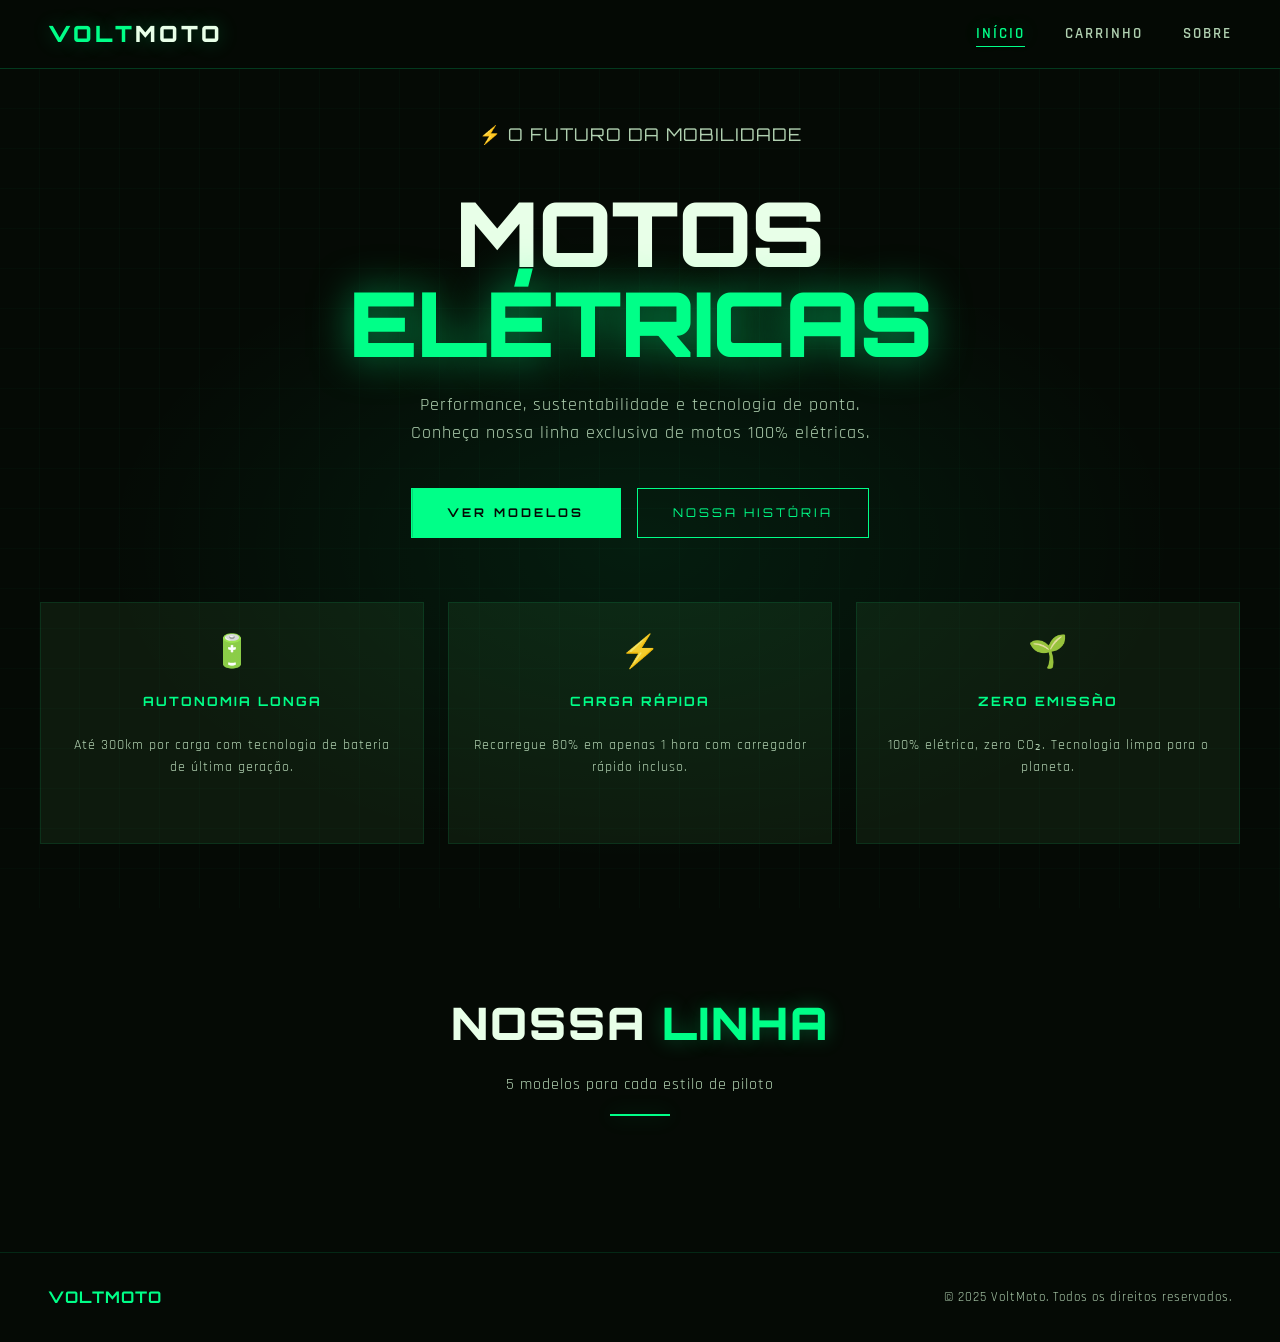
==== index.html @ 386ccb1f "feat: cria index.html com estrutura e hero" ====
<!DOCTYPE html>
<html lang="pt-BR">
<head>
  <meta charset="UTF-8" />
  <meta name="viewport" content="width=device-width, initial-scale=1.0" />
  <title>VoltMoto — Motos Elétricas</title>
  <link rel="stylesheet" href="./src/css/style.css" />
</head>
<body>

  <nav>
    <a href="index.html" class="nav-logo">VOLT<span>MOTO</span></a>
    <ul class="nav-links">
      <li><a href="index.html" class="ativo">Início</a></li>
      <li><a href="pages/loja.html">Carrinho</a></li>
      <li><a href="pages/sobre.html">Sobre</a></li>
    </ul>
  </nav>

  <section class="hero">
    <p class="hero-tag">⚡ O FUTURO DA MOBILIDADE</p>
    <h1>
      MOTOS
      <span class="highlight">ELÉTRICAS</span>
    </h1>
    <p>Performance, sustentabilidade e tecnologia de ponta. Conheça nossa linha exclusiva de motos 100% elétricas.</p>
    <div class="hero-buttons">
      <a href="#produtos" class="btn btn-solid">VER MODELOS</a>
      <a href="pages/sobre.html" class="btn">NOSSA HISTÓRIA</a>
    </div>

    <div class="container">
      <div class="features-row">
        <div class="feature">
          <div class="feature-icon">🔋</div>
          <h3>AUTONOMIA LONGA</h3>
          <p>Até 300km por carga com tecnologia de bateria de última geração.</p>
        </div>
        <div class="feature">
          <div class="feature-icon">⚡</div>
          <h3>CARGA RÁPIDA</h3>
          <p>Recarregue 80% em apenas 1 hora com carregador rápido incluso.</p>
        </div>
        <div class="feature">
          <div class="feature-icon">🌱</div>
          <h3>ZERO EMISSÃO</h3>
          <p>100% elétrica, zero CO₂. Tecnologia limpa para o planeta.</p>
        </div>
      </div>
    </div>
  </section>

  <section id="produtos">
    <div class="container">
      <div class="section-header">
        <h2>NOSSA <span>LINHA</span></h2>
        <p>5 modelos para cada estilo de piloto</p>
        <div class="divider"></div>
      </div>
      <div class="produtos-grid" id="produtos-container"></div>
    </div>
  </section>

  <footer>
    <span class="logo">VOLTMOTO</span>
    <span>© 2025 VoltMoto. Todos os direitos reservados.</span>
  </footer>

  <script src="src/js/script.js"></script>
</body>
</html>
---- src/css/style.css ----
@import url('https://fonts.googleapis.com/css2?family=Orbitron:wght@400;700;900&family=Rajdhani:wght@300;400;600;700&display=swap');

:root {
  --verde: #00ff88;
  --verde-escuro: #00c96a;
  --preto: #050a05;
  --cinza-escuro: #0d1a0d;
  --cinza-medio: #1a2e1a;
  --cinza-claro: #2a4a2a;
  --branco: #e8ffe8;
  --branco-suave: #b0d0b0;
  --laranja: #ff6b00;
  --vermelho: #ff2244;
  --sombra-verde: 0 0 20px rgba(0,255,136,0.3);
  --sombra-forte: 0 0 40px rgba(0,255,136,0.5);
}

* {
  margin: 0;
  padding: 0;
  box-sizing: border-box;
}

html { scroll-behavior: smooth; }

body {
  background-color: var(--preto);
  color: var(--branco);
  font-family: 'Rajdhani', sans-serif;
  font-size: 16px;
  line-height: 1.6;
  overflow-x: hidden;
}

::-webkit-scrollbar { width: 6px; }
::-webkit-scrollbar-track { background: var(--preto); }
::-webkit-scrollbar-thumb { background: var(--verde); border-radius: 3px; }

/* ===== NAVBAR ===== */
nav {
  position: fixed;
  top: 0; left: 0; right: 0;
  z-index: 1000;
  display: flex;
  align-items: center;
  justify-content: space-between;
  padding: 1rem 3rem;
  background: rgba(5, 10, 5, 0.92);
  backdrop-filter: blur(16px);
  border-bottom: 1px solid rgba(0, 255, 136, 0.2);
}

.nav-logo {
  font-family: 'Orbitron', sans-serif;
  font-size: 1.4rem;
  font-weight: 900;
  color: var(--verde);
  text-decoration: none;
  letter-spacing: 3px;
  text-shadow: var(--sombra-verde);
}

.nav-logo span { color: var(--branco); }

.nav-links {
  display: flex;
  gap: 2.5rem;
  list-style: none;
}

.nav-links a {
  color: var(--branco-suave);
  text-decoration: none;
  font-family: 'Rajdhani', sans-serif;
  font-weight: 600;
  font-size: 0.95rem;
  letter-spacing: 2px;
  text-transform: uppercase;
  transition: color 0.3s, text-shadow 0.3s;
  position: relative;
}

.nav-links a::after {
  content: '';
  position: absolute;
  bottom: -4px; left: 0;
  width: 0; height: 1px;
  background: var(--verde);
  transition: width 0.3s;
}

.nav-links a:hover,
.nav-links a.ativo {
  color: var(--verde);
  text-shadow: var(--sombra-verde);
}

.nav-links a:hover::after,
.nav-links a.ativo::after { width: 100%; }

/* ===== BOTÕES ===== */
.btn {
  display: inline-flex;
  align-items: center;
  gap: 0.6rem;
  padding: 0.9rem 2.2rem;
  background: transparent;
  border: 1px solid var(--verde);
  color: var(--verde);
  font-family: 'Orbitron', sans-serif;
  font-size: 0.75rem;
  letter-spacing: 3px;
  text-transform: uppercase;
  text-decoration: none;
  cursor: pointer;
  transition: all 0.3s;
  position: relative;
  overflow: hidden;
}

.btn::before {
  content: '';
  position: absolute;
  inset: 0;
  background: var(--verde);
  transform: translateX(-100%);
  transition: transform 0.3s;
  z-index: 0;
}

.btn:hover::before { transform: translateX(0); }
.btn:hover { color: var(--preto); box-shadow: var(--sombra-forte); }
.btn span, .btn { z-index: 1; }

.btn-solid {
  background: var(--verde);
  color: var(--preto);
  font-weight: 700;
}
.btn-solid::before { background: var(--verde-escuro); }
.btn-solid:hover { color: var(--preto); }

.btn-perigo {
  border-color: var(--vermelho);
  color: var(--vermelho);
}
.btn-perigo::before { background: var(--vermelho); }
.btn-perigo:hover { color: var(--branco); }

.btn-sm { padding: 0.45rem 1rem; font-size: 0.65rem; letter-spacing: 2px; }

/* ===== SEÇÕES / CONTAINER ===== */
section { padding: 5rem 2rem; }

.container { max-width: 1200px; margin: 0 auto; }

.section-header { text-align: center; margin-bottom: 3.5rem; }

.section-header h2 {
  font-family: 'Orbitron', sans-serif;
  font-size: clamp(1.6rem, 4vw, 2.8rem);
  font-weight: 900;
  color: var(--branco);
  letter-spacing: 2px;
}

.section-header h2 span {
  color: var(--verde);
  text-shadow: var(--sombra-verde);
}

.section-header p {
  color: var(--branco-suave);
  margin-top: 0.8rem;
  font-size: 1rem;
  letter-spacing: 1px;
}

.divider {
  width: 60px; height: 2px;
  background: var(--verde);
  margin: 1rem auto 0;
  box-shadow: var(--sombra-verde);
}

/* ===== FOOTER ===== */
footer {
  border-top: 1px solid rgba(0,255,136,0.12);
  padding: 2rem 3rem;
  display: flex;
  align-items: center;
  justify-content: space-between;
  font-size: 0.8rem;
  color: var(--branco-suave);
  letter-spacing: 1px;
}

footer .logo {
  font-family: 'Orbitron', sans-serif;
  font-size: 1rem;
  color: var(--verde);
  font-weight: 700;
}

/* ===== ANIMAÇÕES ===== */
@keyframes fadeUp {
  from { opacity: 0; transform: translateY(24px); }
  to   { opacity: 1; transform: translateY(0); }
}

@keyframes pulse-glow {
  0%, 100% { box-shadow: var(--sombra-verde); }
  50%       { box-shadow: var(--sombra-forte); }
}

.pulse { animation: pulse-glow 2s infinite; }

/* ===== TOAST ===== */
.toast {
  position: fixed;
  bottom: 2rem; right: 2rem;
  background: var(--cinza-escuro);
  border: 1px solid var(--verde);
  color: var(--verde);
  font-family: 'Orbitron', sans-serif;
  font-size: 0.7rem;
  letter-spacing: 2px;
  padding: 1rem 1.5rem;
  z-index: 9999;
  transform: translateX(200%);
  transition: transform 0.4s cubic-bezier(0.16, 1, 0.3, 1);
  box-shadow: var(--sombra-verde);
}
.toast.show { transform: translateX(0); }

/* ===== PAGE HEADER ===== */
.page-header {
  padding: 8rem 2rem 3rem;
  text-align: center;
  position: relative;
}

.page-header::after {
  content: '';
  position: absolute;
  bottom: 0; left: 50%;
  transform: translateX(-50%);
  width: 100px; height: 1px;
  background: var(--verde);
  box-shadow: var(--sombra-verde);
}

.page-header h1 {
  font-family: 'Orbitron', sans-serif;
  font-size: clamp(1.8rem, 5vw, 3.5rem);
  font-weight: 900;
  color: var(--branco);
  letter-spacing: 2px;
}

.page-header h1 span { color: var(--verde); }

.page-header p {
  color: var(--branco-suave);
  margin-top: 0.8rem;
  font-size: 0.95rem;
  letter-spacing: 2px;
}

/* ===== HERO ===== */
.hero {
  min-height: 100vh;
  display: flex;
  flex-direction: column;
  align-items: center;
  justify-content: center;
  text-align: center;
  padding: 6rem 2rem 4rem;
  position: relative;
  overflow: hidden;
}

.hero::before {
  content: '';
  position: absolute;
  inset: 0;
  background:
    radial-gradient(ellipse 60% 50% at 50% 60%, rgba(0,255,136,0.08) 0%, transparent 70%),
    repeating-linear-gradient(0deg, transparent, transparent 39px, rgba(0,255,136,0.04) 40px),
    repeating-linear-gradient(90deg, transparent, transparent 39px, rgba(0,255,136,0.04) 40px);
  pointer-events: none;
}

.hero-tag {
  font-family: 'Orbitron', sans-serif;
  font-size: 0.7rem;
  letter-spacing: 6px;
  color: var(--verde);
  text-transform: uppercase;
  margin-bottom: 1.5rem;
  opacity: 0;
  animation: fadeUp 0.8s 0.2s forwards;
}

.hero h1 {
  font-family: 'Orbitron', sans-serif;
  font-size: clamp(2.5rem, 7vw, 6rem);
  font-weight: 900;
  line-height: 1;
  letter-spacing: -1px;
  color: var(--branco);
  opacity: 0;
  animation: fadeUp 0.8s 0.4s forwards;
}

.hero h1 .highlight {
  color: var(--verde);
  text-shadow: var(--sombra-forte);
  display: block;
}

.hero p {
  font-size: 1.1rem;
  color: var(--branco-suave);
  max-width: 500px;
  margin: 1.5rem auto 2.5rem;
  letter-spacing: 1px;
  opacity: 0;
  animation: fadeUp 0.8s 0.6s forwards;
}

.hero-buttons {
  display: flex;
  gap: 1rem;
  flex-wrap: wrap;
  justify-content: center;
  opacity: 0;
  animation: fadeUp 0.8s 0.8s forwards;
}

/* ===== FEATURES ===== */
.features-row {
  display: grid;
  grid-template-columns: repeat(3, 1fr);
  gap: 1.5rem;
  margin-top: 4rem;
}

.feature {
  padding: 1.5rem;
  border: 1px solid rgba(0,255,136,0.1);
  background: var(--cinza-escuro);
  transition: border-color 0.3s, transform 0.3s;
}

.feature:hover {
  border-color: rgba(0,255,136,0.4);
  transform: translateY(-4px);
}

.feature-icon { font-size: 2rem; margin-bottom: 0.8rem; }

.feature h3 {
  font-family: 'Orbitron', sans-serif;
  font-size: 0.8rem;
  letter-spacing: 2px;
  color: var(--verde);
  margin-bottom: 0.5rem;
}

.feature p { font-size: 0.85rem; color: var(--branco-suave); }

/* ===== CARDS DE PRODUTO ===== */
.produtos-grid {
  display: grid;
  grid-template-columns: repeat(auto-fit, minmax(220px, 1fr));
  gap: 1.5rem;
}

.card {
  background: var(--cinza-escuro);
  border: 1px solid rgba(0,255,136,0.12);
  position: relative;
  overflow: hidden;
  transition: transform 0.3s, border-color 0.3s, box-shadow 0.3s;
  cursor: pointer;
}

.card:hover {
  transform: translateY(-6px);
  border-color: rgba(0,255,136,0.5);
  box-shadow: var(--sombra-verde), 0 20px 40px rgba(0,0,0,0.5);
}

.card-badge {
  position: absolute;
  top: 12px; right: 12px;
  background: var(--verde);
  color: var(--preto);
  font-family: 'Orbitron', sans-serif;
  font-size: 0.55rem;
  letter-spacing: 2px;
  padding: 3px 10px;
  font-weight: 700;
  z-index: 2;
}

.card-placeholder {
  width: 100%;
  aspect-ratio: 16/10;
  background: var(--cinza-medio);
  display: flex;
  align-items: center;
  justify-content: center;
  font-size: 3.5rem;
  position: relative;
  overflow: hidden;
}

.card-placeholder::before {
  content: '';
  position: absolute;
  inset: 0;
  background: linear-gradient(135deg, transparent 40%, rgba(0,255,136,0.06) 60%);
}

.card-body { padding: 1.2rem; }

.card-body h3 {
  font-family: 'Orbitron', sans-serif;
  font-size: 0.85rem;
  font-weight: 700;
  letter-spacing: 1.5px;
  color: var(--branco);
  margin-bottom: 0.4rem;
}

.card-body p {
  font-size: 0.82rem;
  color: var(--branco-suave);
  line-height: 1.5;
  margin-bottom: 1rem;
}

.card-footer {
  display: flex;
  align-items: center;
  justify-content: space-between;
  padding: 0.8rem 1.2rem;
  border-top: 1px solid rgba(0,255,136,0.1);
  background: rgba(0,255,136,0.03);
}

.preco {
  font-family: 'Orbitron', sans-serif;
  font-size: 1.05rem;
  font-weight: 700;
  color: var(--verde);
  text-shadow: 0 0 10px rgba(0,255,136,0.4);
}

/* ===== CARRINHO ===== */
.carrinho-layout {
  display: grid;
  grid-template-columns: 1fr 360px;
  gap: 2rem;
  align-items: start;
}

.carrinho-lista {
  display: flex;
  flex-direction: column;
  gap: 1rem;
}

.item-carrinho {
  display: grid;
  grid-template-columns: 70px 1fr auto auto;
  align-items: center;
  gap: 1rem;
  padding: 1rem 1.2rem;
  background: var(--cinza-escuro);
  border: 1px solid rgba(0,255,136,0.1);
  transition: border-color 0.3s;
}

.item-carrinho:hover { border-color: rgba(0,255,136,0.3); }

.item-emoji {
  font-size: 2.2rem;
  text-align: center;
  background: var(--cinza-medio);
  padding: 0.5rem;
  border-radius: 4px;
}

.item-info h4 {
  font-family: 'Orbitron', sans-serif;
  font-size: 0.78rem;
  letter-spacing: 1px;
  color: var(--branco);
}

.item-info p {
  font-size: 0.8rem;
  color: var(--branco-suave);
  margin-top: 2px;
}

.item-qtd {
  display: flex;
  align-items: center;
  gap: 0.5rem;
}

.qtd-btn {
  width: 28px; height: 28px;
  background: transparent;
  border: 1px solid rgba(0,255,136,0.3);
  color: var(--verde);
  font-size: 1rem;
  cursor: pointer;
  display: flex;
  align-items: center;
  justify-content: center;
  transition: all 0.2s;
}
.qtd-btn:hover { background: var(--verde); color: var(--preto); }

.qtd-num {
  font-family: 'Orbitron', sans-serif;
  font-size: 0.85rem;
  min-width: 20px;
  text-align: center;
  color: var(--branco);
}

.item-preco {
  font-family: 'Orbitron', sans-serif;
  font-size: 0.9rem;
  color: var(--verde);
  text-align: right;
  min-width: 110px;
}

.item-remover {
  background: transparent;
  border: none;
  color: rgba(255,34,68,0.5);
  cursor: pointer;
  font-size: 1.1rem;
  transition: color 0.2s;
  padding: 0.2rem 0.4rem;
}
.item-remover:hover { color: var(--vermelho); }

/* ===== RESUMO ===== */
.resumo {
  background: var(--cinza-escuro);
  border: 1px solid rgba(0,255,136,0.2);
  padding: 1.8rem;
  position: sticky;
  top: 90px;
}

.resumo h3 {
  font-family: 'Orbitron', sans-serif;
  font-size: 0.85rem;
  letter-spacing: 3px;
  color: var(--verde);
  margin-bottom: 1.5rem;
  padding-bottom: 1rem;
  border-bottom: 1px solid rgba(0,255,136,0.15);
}

.resumo-linha {
  display: flex;
  justify-content: space-between;
  align-items: center;
  margin-bottom: 0.8rem;
  font-size: 0.9rem;
  color: var(--branco-suave);
}

.resumo-linha.total {
  padding-top: 1rem;
  border-top: 1px solid rgba(0,255,136,0.15);
  margin-top: 0.5rem;
}

.resumo-linha.total span:first-child {
  font-family: 'Orbitron', sans-serif;
  font-size: 0.75rem;
  letter-spacing: 2px;
  color: var(--branco);
}

#total-valor {
  font-family: 'Orbitron', sans-serif;
  font-size: 1.5rem;
  font-weight: 700;
  color: var(--verde);
  text-shadow: var(--sombra-verde);
}

.desconto-info {
  display: none;
  padding: 0.6rem 0.8rem;
  background: rgba(0,255,136,0.08);
  border: 1px solid rgba(0,255,136,0.2);
  border-radius: 2px;
  font-size: 0.82rem;
  color: var(--verde);
  margin-bottom: 1rem;
  text-align: center;
}

.resumo-acoes {
  display: flex;
  flex-direction: column;
  gap: 0.8rem;
  margin-top: 1.5rem;
}

.carrinho-vazio {
  text-align: center;
  padding: 4rem 2rem;
  border: 1px dashed rgba(0,255,136,0.2);
  color: var(--branco-suave);
}

.carrinho-vazio .emoji { font-size: 3rem; margin-bottom: 1rem; display: block; }

/* ===== SOBRE ===== */
.sobre-grid {
  display: grid;
  grid-template-columns: 1fr 1fr;
  gap: 4rem;
  align-items: center;
}

.sobre-imagem-container {
  aspect-ratio: 4/3;
  background: var(--cinza-escuro);
  border: 1px solid rgba(0,255,136,0.2);
  display: flex;
  align-items: center;
  justify-content: center;
  font-size: 8rem;
  position: relative;
  overflow: hidden;
}

.sobre-imagem-container::before {
  content: '';
  position: absolute;
  inset: 0;
  background: radial-gradient(ellipse at 30% 70%, rgba(0,255,136,0.1) 0%, transparent 60%);
}

.sobre-visual { position: relative; }

.sobre-badge {
  position: absolute;
  bottom: -16px; right: -16px;
  background: var(--verde);
  color: var(--preto);
  font-family: 'Orbitron', sans-serif;
  font-weight: 900;
  padding: 1rem 1.5rem;
  font-size: 0.7rem;
  letter-spacing: 1px;
  line-height: 1.3;
}

.sobre-conteudo h2 {
  font-family: 'Orbitron', sans-serif;
  font-size: 2rem;
  font-weight: 900;
  color: var(--branco);
  line-height: 1.2;
  margin-bottom: 1.5rem;
}

.sobre-conteudo h2 span { color: var(--verde); }

.sobre-conteudo p {
  color: var(--branco-suave);
  margin-bottom: 1rem;
  font-size: 0.95rem;
  line-height: 1.8;
}

.sobre-stats {
  display: grid;
  grid-template-columns: repeat(3, 1fr);
  gap: 1rem;
  margin-top: 2rem;
}

.stat {
  text-align: center;
  padding: 1rem;
  background: var(--cinza-escuro);
  border: 1px solid rgba(0,255,136,0.1);
}

.stat-num {
  font-family: 'Orbitron', sans-serif;
  font-size: 1.6rem;
  font-weight: 900;
  color: var(--verde);
  text-shadow: var(--sombra-verde);
  display: block;
}

.stat-label {
  font-size: 0.7rem;
  color: var(--branco-suave);
  letter-spacing: 1px;
  text-transform: uppercase;
}

/* ===== TIMELINE ===== */
.timeline {
  position: relative;
  padding-left: 2rem;
  margin-top: 2rem;
}

.timeline::before {
  content: '';
  position: absolute;
  left: 0; top: 0; bottom: 0;
  width: 1px;
  background: linear-gradient(to bottom, var(--verde), transparent);
}

.timeline-item { position: relative; margin-bottom: 2rem; }

.timeline-item::before {
  content: '';
  position: absolute;
  left: -2.4rem; top: 0.3rem;
  width: 8px; height: 8px;
  background: var(--verde);
  box-shadow: var(--sombra-verde);
}

.timeline-ano {
  font-family: 'Orbitron', sans-serif;
  font-size: 0.7rem;
  color: var(--verde);
  letter-spacing: 2px;
  margin-bottom: 0.3rem;
}

.timeline-titulo {
  font-family: 'Rajdhani', sans-serif;
  font-weight: 700;
  font-size: 1rem;
  color: var(--branco);
}

.timeline-texto {
  font-size: 0.85rem;
  color: var(--branco-suave);
  margin-top: 0.2rem;
}

/* ===== RESPONSIVO ===== */
@media (max-width: 768px) {
  .features-row { grid-template-columns: 1fr; }
  .carrinho-layout { grid-template-columns: 1fr; }
  .sobre-grid { grid-template-columns: 1fr; gap: 2rem; }
  nav { padding: 1rem 1.5rem; }
  .nav-links { gap: 1.2rem; }
  footer { flex-direction: column; gap: 1rem; text-align: center; }
}
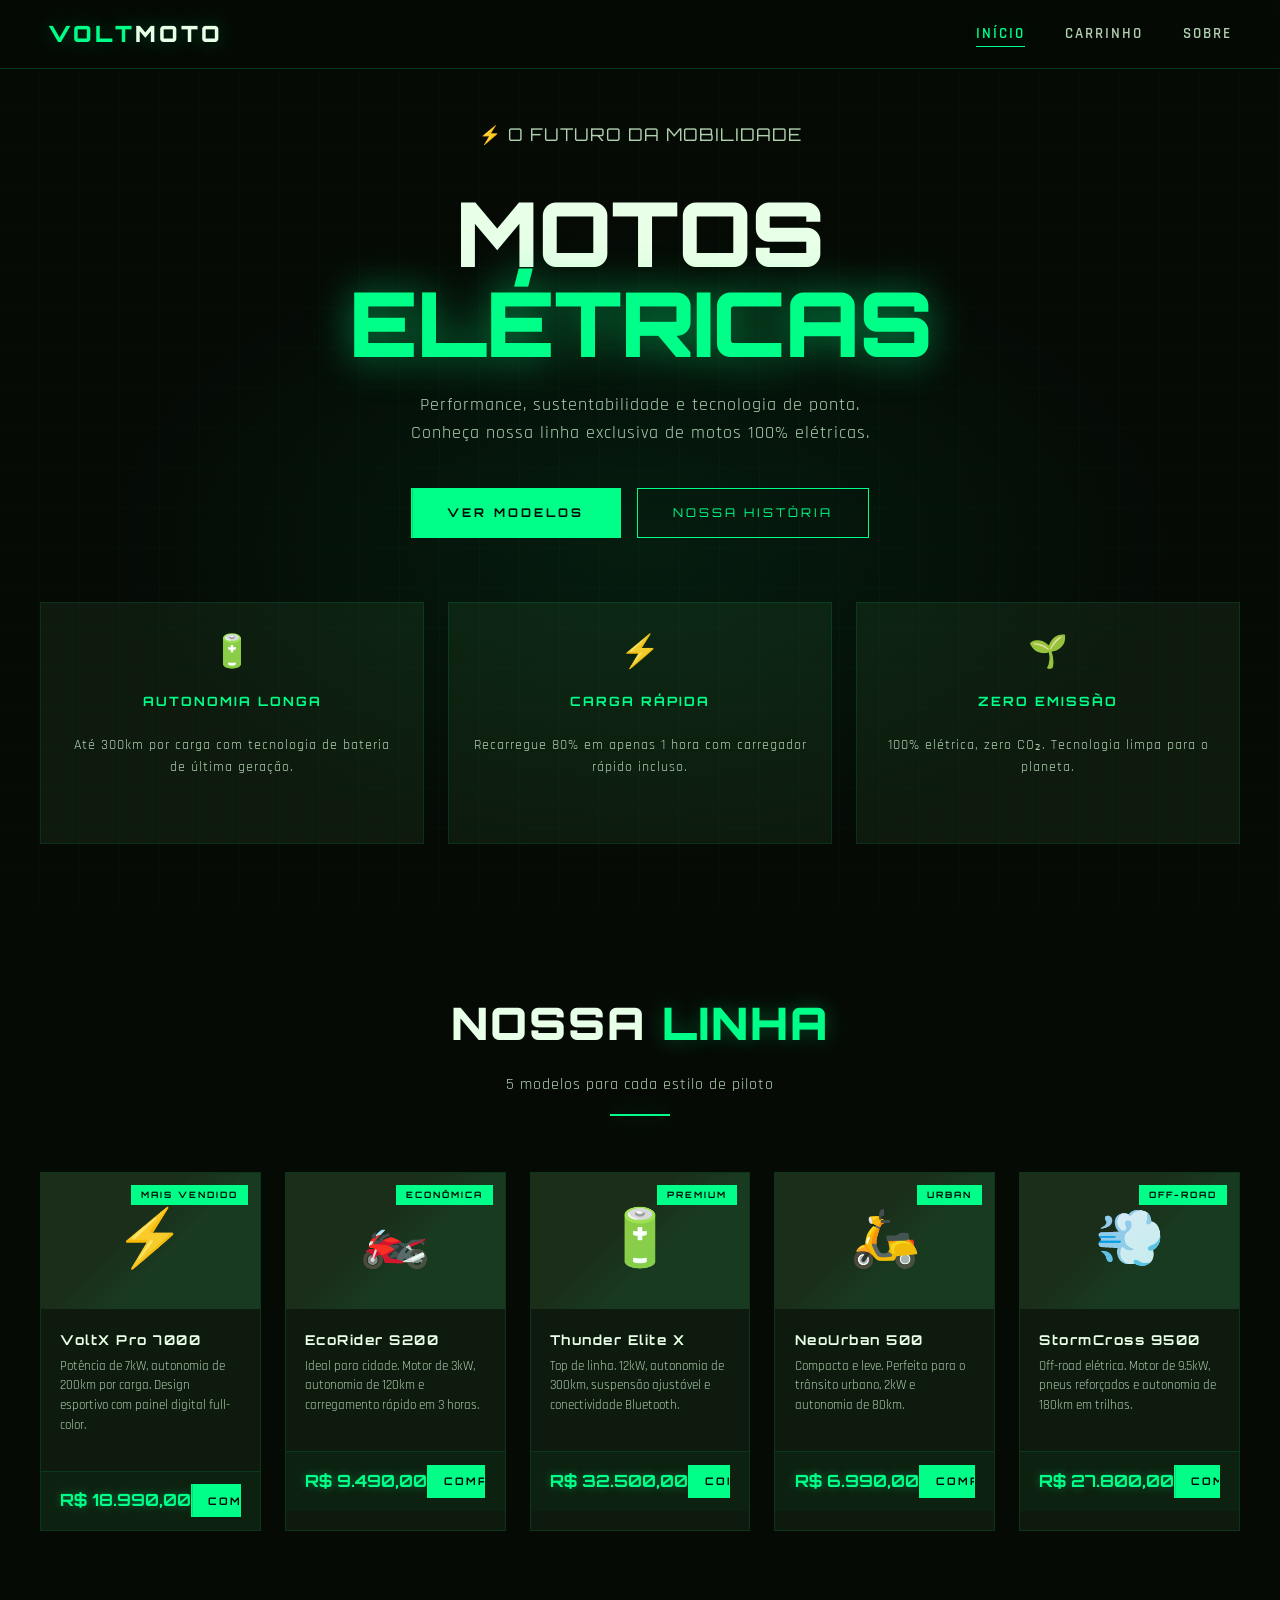
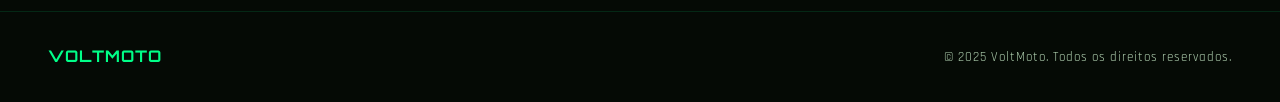
==== commit 9d79740f: "fix:primeira tentativa de correção geral de alinhamento e na parte sobre.html" ====
--- a/index.html
+++ b/index.html
@@ -8,6 +8,7 @@
 </head>
 <body>
 
+  <!-- NAVBAR -->
   <nav>
     <a href="index.html" class="nav-logo">VOLT<span>MOTO</span></a>
     <ul class="nav-links">
@@ -17,6 +18,7 @@
     </ul>
   </nav>
 
+  <!-- HERO -->
   <section class="hero">
     <p class="hero-tag">⚡ O FUTURO DA MOBILIDADE</p>
     <h1>
@@ -29,6 +31,7 @@
       <a href="pages/sobre.html" class="btn">NOSSA HISTÓRIA</a>
     </div>
 
+    <!-- FEATURES -->
     <div class="container">
       <div class="features-row">
         <div class="feature">
@@ -50,6 +53,7 @@
     </div>
   </section>
 
+  <!-- PRODUTOS -->
   <section id="produtos">
     <div class="container">
       <div class="section-header">
@@ -57,15 +61,17 @@
         <p>5 modelos para cada estilo de piloto</p>
         <div class="divider"></div>
       </div>
+      <!-- Cards gerados pelo JavaScript via DOM -->
       <div class="produtos-grid" id="produtos-container"></div>
     </div>
   </section>
 
+  <!-- FOOTER -->
   <footer>
     <span class="logo">VOLTMOTO</span>
     <span>© 2025 VoltMoto. Todos os direitos reservados.</span>
   </footer>
 
-  <script src="src/js/script.js"></script>
+  <script src="./src/js/script.js"></script>
 </body>
 </html>
--- a/src/css/style.css
+++ b/src/css/style.css
@@ -1,3 +1,4 @@
+/* ===== VARIÁVEIS ===== */
 @import url('https://fonts.googleapis.com/css2?family=Orbitron:wght@400;700;900&family=Rajdhani:wght@300;400;600;700&display=swap');
 
 :root {
@@ -21,7 +22,9 @@
   box-sizing: border-box;
 }
 
-html { scroll-behavior: smooth; }
+html {
+  scroll-behavior: smooth;
+}
 
 body {
   background-color: var(--preto);
@@ -32,6 +35,7 @@
   overflow-x: hidden;
 }
 
+/* ===== SCROLLBAR ===== */
 ::-webkit-scrollbar { width: 6px; }
 ::-webkit-scrollbar-track { background: var(--preto); }
 ::-webkit-scrollbar-thumb { background: var(--verde); border-radius: 3px; }
@@ -39,7 +43,9 @@
 /* ===== NAVBAR ===== */
 nav {
   position: fixed;
-  top: 0; left: 0; right: 0;
+  top: 0;
+  left: 0;
+  right: 0;
   z-index: 1000;
   display: flex;
   align-items: center;
@@ -60,7 +66,9 @@
   text-shadow: var(--sombra-verde);
 }
 
-.nav-logo span { color: var(--branco); }
+.nav-logo span {
+  color: var(--branco);
+}
 
 .nav-links {
   display: flex;
@@ -83,8 +91,10 @@
 .nav-links a::after {
   content: '';
   position: absolute;
-  bottom: -4px; left: 0;
-  width: 0; height: 1px;
+  bottom: -4px;
+  left: 0;
+  width: 0;
+  height: 1px;
   background: var(--verde);
   transition: width 0.3s;
 }
@@ -96,9 +106,72 @@
 }
 
 .nav-links a:hover::after,
-.nav-links a.ativo::after { width: 100%; }
-
-/* ===== BOTÕES ===== */
+.nav-links a.ativo::after {
+  width: 100%;
+}
+
+/* ===== HERO ===== */
+.hero {
+  min-height: 100vh;
+  display: flex;
+  flex-direction: column;
+  align-items: center;
+  justify-content: center;
+  text-align: center;
+  padding: 6rem 2rem 4rem;
+  position: relative;
+  overflow: hidden;
+}
+
+.hero::before {
+  content: '';
+  position: absolute;
+  inset: 0;
+  background:
+    radial-gradient(ellipse 60% 50% at 50% 60%, rgba(0,255,136,0.08) 0%, transparent 70%),
+    repeating-linear-gradient(0deg, transparent, transparent 39px, rgba(0,255,136,0.04) 40px),
+    repeating-linear-gradient(90deg, transparent, transparent 39px, rgba(0,255,136,0.04) 40px);
+  pointer-events: none;
+}
+
+.hero-tag {
+  font-family: 'Orbitron', sans-serif;
+  font-size: 0.7rem;
+  letter-spacing: 6px;
+  color: var(--verde);
+  text-transform: uppercase;
+  margin-bottom: 1.5rem;
+  opacity: 0;
+  animation: fadeUp 0.8s 0.2s forwards;
+}
+
+.hero h1 {
+  font-family: 'Orbitron', sans-serif;
+  font-size: clamp(2.5rem, 7vw, 6rem);
+  font-weight: 900;
+  line-height: 1;
+  letter-spacing: -1px;
+  color: var(--branco);
+  opacity: 0;
+  animation: fadeUp 0.8s 0.4s forwards;
+}
+
+.hero h1 .highlight {
+  color: var(--verde);
+  text-shadow: var(--sombra-forte);
+  display: block;
+}
+
+.hero p {
+  font-size: 1.1rem;
+  color: var(--branco-suave);
+  max-width: 500px;
+  margin: 1.5rem auto 2.5rem;
+  letter-spacing: 1px;
+  opacity: 0;
+  animation: fadeUp 0.8s 0.6s forwards;
+}
+
 .btn {
   display: inline-flex;
   align-items: center;
@@ -147,14 +220,20 @@
 .btn-perigo::before { background: var(--vermelho); }
 .btn-perigo:hover { color: var(--branco); }
 
-.btn-sm { padding: 0.45rem 1rem; font-size: 0.65rem; letter-spacing: 2px; }
-
-/* ===== SEÇÕES / CONTAINER ===== */
-section { padding: 5rem 2rem; }
-
-.container { max-width: 1200px; margin: 0 auto; }
-
-.section-header { text-align: center; margin-bottom: 3.5rem; }
+/* ===== SEÇÕES ===== */
+section {
+  padding: 5rem 2rem;
+}
+
+.container {
+  max-width: 1200px;
+  margin: 0 auto;
+}
+
+.section-header {
+  text-align: center;
+  margin-bottom: 3.5rem;
+}
 
 .section-header h2 {
   font-family: 'Orbitron', sans-serif;
@@ -177,198 +256,12 @@
 }
 
 .divider {
-  width: 60px; height: 2px;
+  width: 60px;
+  height: 2px;
   background: var(--verde);
   margin: 1rem auto 0;
   box-shadow: var(--sombra-verde);
 }
-
-/* ===== FOOTER ===== */
-footer {
-  border-top: 1px solid rgba(0,255,136,0.12);
-  padding: 2rem 3rem;
-  display: flex;
-  align-items: center;
-  justify-content: space-between;
-  font-size: 0.8rem;
-  color: var(--branco-suave);
-  letter-spacing: 1px;
-}
-
-footer .logo {
-  font-family: 'Orbitron', sans-serif;
-  font-size: 1rem;
-  color: var(--verde);
-  font-weight: 700;
-}
-
-/* ===== ANIMAÇÕES ===== */
-@keyframes fadeUp {
-  from { opacity: 0; transform: translateY(24px); }
-  to   { opacity: 1; transform: translateY(0); }
-}
-
-@keyframes pulse-glow {
-  0%, 100% { box-shadow: var(--sombra-verde); }
-  50%       { box-shadow: var(--sombra-forte); }
-}
-
-.pulse { animation: pulse-glow 2s infinite; }
-
-/* ===== TOAST ===== */
-.toast {
-  position: fixed;
-  bottom: 2rem; right: 2rem;
-  background: var(--cinza-escuro);
-  border: 1px solid var(--verde);
-  color: var(--verde);
-  font-family: 'Orbitron', sans-serif;
-  font-size: 0.7rem;
-  letter-spacing: 2px;
-  padding: 1rem 1.5rem;
-  z-index: 9999;
-  transform: translateX(200%);
-  transition: transform 0.4s cubic-bezier(0.16, 1, 0.3, 1);
-  box-shadow: var(--sombra-verde);
-}
-.toast.show { transform: translateX(0); }
-
-/* ===== PAGE HEADER ===== */
-.page-header {
-  padding: 8rem 2rem 3rem;
-  text-align: center;
-  position: relative;
-}
-
-.page-header::after {
-  content: '';
-  position: absolute;
-  bottom: 0; left: 50%;
-  transform: translateX(-50%);
-  width: 100px; height: 1px;
-  background: var(--verde);
-  box-shadow: var(--sombra-verde);
-}
-
-.page-header h1 {
-  font-family: 'Orbitron', sans-serif;
-  font-size: clamp(1.8rem, 5vw, 3.5rem);
-  font-weight: 900;
-  color: var(--branco);
-  letter-spacing: 2px;
-}
-
-.page-header h1 span { color: var(--verde); }
-
-.page-header p {
-  color: var(--branco-suave);
-  margin-top: 0.8rem;
-  font-size: 0.95rem;
-  letter-spacing: 2px;
-}
-
-/* ===== HERO ===== */
-.hero {
-  min-height: 100vh;
-  display: flex;
-  flex-direction: column;
-  align-items: center;
-  justify-content: center;
-  text-align: center;
-  padding: 6rem 2rem 4rem;
-  position: relative;
-  overflow: hidden;
-}
-
-.hero::before {
-  content: '';
-  position: absolute;
-  inset: 0;
-  background:
-    radial-gradient(ellipse 60% 50% at 50% 60%, rgba(0,255,136,0.08) 0%, transparent 70%),
-    repeating-linear-gradient(0deg, transparent, transparent 39px, rgba(0,255,136,0.04) 40px),
-    repeating-linear-gradient(90deg, transparent, transparent 39px, rgba(0,255,136,0.04) 40px);
-  pointer-events: none;
-}
-
-.hero-tag {
-  font-family: 'Orbitron', sans-serif;
-  font-size: 0.7rem;
-  letter-spacing: 6px;
-  color: var(--verde);
-  text-transform: uppercase;
-  margin-bottom: 1.5rem;
-  opacity: 0;
-  animation: fadeUp 0.8s 0.2s forwards;
-}
-
-.hero h1 {
-  font-family: 'Orbitron', sans-serif;
-  font-size: clamp(2.5rem, 7vw, 6rem);
-  font-weight: 900;
-  line-height: 1;
-  letter-spacing: -1px;
-  color: var(--branco);
-  opacity: 0;
-  animation: fadeUp 0.8s 0.4s forwards;
-}
-
-.hero h1 .highlight {
-  color: var(--verde);
-  text-shadow: var(--sombra-forte);
-  display: block;
-}
-
-.hero p {
-  font-size: 1.1rem;
-  color: var(--branco-suave);
-  max-width: 500px;
-  margin: 1.5rem auto 2.5rem;
-  letter-spacing: 1px;
-  opacity: 0;
-  animation: fadeUp 0.8s 0.6s forwards;
-}
-
-.hero-buttons {
-  display: flex;
-  gap: 1rem;
-  flex-wrap: wrap;
-  justify-content: center;
-  opacity: 0;
-  animation: fadeUp 0.8s 0.8s forwards;
-}
-
-/* ===== FEATURES ===== */
-.features-row {
-  display: grid;
-  grid-template-columns: repeat(3, 1fr);
-  gap: 1.5rem;
-  margin-top: 4rem;
-}
-
-.feature {
-  padding: 1.5rem;
-  border: 1px solid rgba(0,255,136,0.1);
-  background: var(--cinza-escuro);
-  transition: border-color 0.3s, transform 0.3s;
-}
-
-.feature:hover {
-  border-color: rgba(0,255,136,0.4);
-  transform: translateY(-4px);
-}
-
-.feature-icon { font-size: 2rem; margin-bottom: 0.8rem; }
-
-.feature h3 {
-  font-family: 'Orbitron', sans-serif;
-  font-size: 0.8rem;
-  letter-spacing: 2px;
-  color: var(--verde);
-  margin-bottom: 0.5rem;
-}
-
-.feature p { font-size: 0.85rem; color: var(--branco-suave); }
 
 /* ===== CARDS DE PRODUTO ===== */
 .produtos-grid {
@@ -394,7 +287,8 @@
 
 .card-badge {
   position: absolute;
-  top: 12px; right: 12px;
+  top: 12px;
+  right: 12px;
   background: var(--verde);
   color: var(--preto);
   font-family: 'Orbitron', sans-serif;
@@ -403,6 +297,20 @@
   padding: 3px 10px;
   font-weight: 700;
   z-index: 2;
+}
+
+.card-img {
+  width: 100%;
+  aspect-ratio: 16/10;
+  object-fit: cover;
+  display: block;
+  filter: brightness(0.85) saturate(0.9);
+  transition: filter 0.4s;
+  background: var(--cinza-medio);
+}
+
+.card:hover .card-img {
+  filter: brightness(1) saturate(1.1);
 }
 
 .card-placeholder {
@@ -424,7 +332,9 @@
   background: linear-gradient(135deg, transparent 40%, rgba(0,255,136,0.06) 60%);
 }
 
-.card-body { padding: 1.2rem; }
+.card-body {
+  padding: 1.2rem;
+}
 
 .card-body h3 {
   font-family: 'Orbitron', sans-serif;
@@ -459,7 +369,13 @@
   text-shadow: 0 0 10px rgba(0,255,136,0.4);
 }
 
-/* ===== CARRINHO ===== */
+.btn-sm {
+  padding: 0.45rem 1rem;
+  font-size: 0.65rem;
+  letter-spacing: 2px;
+}
+
+/* ===== CARRINHO (LOJA) ===== */
 .carrinho-layout {
   display: grid;
   grid-template-columns: 1fr 360px;
@@ -467,6 +383,10 @@
   align-items: start;
 }
 
+@media (max-width: 768px) {
+  .carrinho-layout { grid-template-columns: 1fr; }
+}
+
 .carrinho-lista {
   display: flex;
   flex-direction: column;
@@ -484,7 +404,9 @@
   transition: border-color 0.3s;
 }
 
-.item-carrinho:hover { border-color: rgba(0,255,136,0.3); }
+.item-carrinho:hover {
+  border-color: rgba(0,255,136,0.3);
+}
 
 .item-emoji {
   font-size: 2.2rem;
@@ -514,7 +436,8 @@
 }
 
 .qtd-btn {
-  width: 28px; height: 28px;
+  width: 28px;
+  height: 28px;
   background: transparent;
   border: 1px solid rgba(0,255,136,0.3);
   color: var(--verde);
@@ -622,15 +545,6 @@
   margin-top: 1.5rem;
 }
 
-.carrinho-vazio {
-  text-align: center;
-  padding: 4rem 2rem;
-  border: 1px dashed rgba(0,255,136,0.2);
-  color: var(--branco-suave);
-}
-
-.carrinho-vazio .emoji { font-size: 3rem; margin-bottom: 1rem; display: block; }
-
 /* ===== SOBRE ===== */
 .sobre-grid {
   display: grid;
@@ -639,6 +553,14 @@
   align-items: center;
 }
 
+@media (max-width: 768px) {
+  .sobre-grid { grid-template-columns: 1fr; gap: 2rem; }
+}
+
+.sobre-visual {
+  position: relative;
+}
+
 .sobre-imagem-container {
   aspect-ratio: 4/3;
   background: var(--cinza-escuro);
@@ -655,14 +577,14 @@
   content: '';
   position: absolute;
   inset: 0;
-  background: radial-gradient(ellipse at 30% 70%, rgba(0,255,136,0.1) 0%, transparent 60%);
-}
-
-.sobre-visual { position: relative; }
+  background:
+    radial-gradient(ellipse at 30% 70%, rgba(0,255,136,0.1) 0%, transparent 60%);
+}
 
 .sobre-badge {
   position: absolute;
-  bottom: -16px; right: -16px;
+  bottom: -16px;
+  right: -16px;
   background: var(--verde);
   color: var(--preto);
   font-family: 'Orbitron', sans-serif;
@@ -721,7 +643,7 @@
   text-transform: uppercase;
 }
 
-/* ===== TIMELINE ===== */
+/* ===== TIMELINE SOBRE ===== */
 .timeline {
   position: relative;
   padding-left: 2rem;
@@ -731,18 +653,25 @@
 .timeline::before {
   content: '';
   position: absolute;
-  left: 0; top: 0; bottom: 0;
+  left: 0;
+  top: 0;
+  bottom: 0;
   width: 1px;
   background: linear-gradient(to bottom, var(--verde), transparent);
 }
 
-.timeline-item { position: relative; margin-bottom: 2rem; }
+.timeline-item {
+  position: relative;
+  margin-bottom: 2rem;
+}
 
 .timeline-item::before {
   content: '';
   position: absolute;
-  left: -2.4rem; top: 0.3rem;
-  width: 8px; height: 8px;
+  left: -2.4rem;
+  top: 0.3rem;
+  width: 8px;
+  height: 8px;
   background: var(--verde);
   box-shadow: var(--sombra-verde);
 }
@@ -768,12 +697,146 @@
   margin-top: 0.2rem;
 }
 
-/* ===== RESPONSIVO ===== */
+/* ===== FOOTER ===== */
+footer {
+  border-top: 1px solid rgba(0,255,136,0.12);
+  padding: 2rem 3rem;
+  display: flex;
+  align-items: center;
+  justify-content: space-between;
+  font-size: 0.8rem;
+  color: var(--branco-suave);
+  letter-spacing: 1px;
+}
+
+footer .logo {
+  font-family: 'Orbitron', sans-serif;
+  font-size: 1rem;
+  color: var(--verde);
+  font-weight: 700;
+}
+
+/* ===== HERO INDEX ===== */
+.hero-buttons {
+  display: flex;
+  gap: 1rem;
+  flex-wrap: wrap;
+  justify-content: center;
+  opacity: 0;
+  animation: fadeUp 0.8s 0.8s forwards;
+}
+
+/* ===== EMPTY STATE ===== */
+.carrinho-vazio {
+  text-align: center;
+  padding: 4rem 2rem;
+  border: 1px dashed rgba(0,255,136,0.2);
+  color: var(--branco-suave);
+}
+
+.carrinho-vazio .emoji { font-size: 3rem; margin-bottom: 1rem; display: block; }
+
+/* ===== ANIMAÇÕES ===== */
+@keyframes fadeUp {
+  from { opacity: 0; transform: translateY(24px); }
+  to   { opacity: 1; transform: translateY(0); }
+}
+
+@keyframes pulse-glow {
+  0%, 100% { box-shadow: var(--sombra-verde); }
+  50%       { box-shadow: var(--sombra-forte); }
+}
+
+.pulse { animation: pulse-glow 2s infinite; }
+
+/* ===== NOTIFICAÇÃO ===== */
+.toast {
+  position: fixed;
+  bottom: 2rem;
+  right: 2rem;
+  background: var(--cinza-escuro);
+  border: 1px solid var(--verde);
+  color: var(--verde);
+  font-family: 'Orbitron', sans-serif;
+  font-size: 0.7rem;
+  letter-spacing: 2px;
+  padding: 1rem 1.5rem;
+  z-index: 9999;
+  transform: translateX(200%);
+  transition: transform 0.4s cubic-bezier(0.16, 1, 0.3, 1);
+  box-shadow: var(--sombra-verde);
+}
+.toast.show { transform: translateX(0); }
+
+/* ===== PÁGINA HEADER ===== */
+.page-header {
+  padding: 8rem 2rem 3rem;
+  text-align: center;
+  position: relative;
+}
+
+.page-header::after {
+  content: '';
+  position: absolute;
+  bottom: 0;
+  left: 50%;
+  transform: translateX(-50%);
+  width: 100px;
+  height: 1px;
+  background: var(--verde);
+  box-shadow: var(--sombra-verde);
+}
+
+.page-header h1 {
+  font-family: 'Orbitron', sans-serif;
+  font-size: clamp(1.8rem, 5vw, 3.5rem);
+  font-weight: 900;
+  color: var(--branco);
+  letter-spacing: 2px;
+}
+
+.page-header h1 span { color: var(--verde); }
+
+.page-header p {
+  color: var(--branco-suave);
+  margin-top: 0.8rem;
+  font-size: 0.95rem;
+  letter-spacing: 2px;
+}
+
+/* ===== FEATURES NA INDEX ===== */
+.features-row {
+  display: grid;
+  grid-template-columns: repeat(3, 1fr);
+  gap: 1.5rem;
+  margin-top: 4rem;
+}
+
 @media (max-width: 768px) {
   .features-row { grid-template-columns: 1fr; }
-  .carrinho-layout { grid-template-columns: 1fr; }
-  .sobre-grid { grid-template-columns: 1fr; gap: 2rem; }
   nav { padding: 1rem 1.5rem; }
   .nav-links { gap: 1.2rem; }
   footer { flex-direction: column; gap: 1rem; text-align: center; }
-}+}
+
+.feature {
+  padding: 1.5rem;
+  border: 1px solid rgba(0,255,136,0.1);
+  background: var(--cinza-escuro);
+  transition: border-color 0.3s, transform 0.3s;
+}
+
+.feature:hover {
+  border-color: rgba(0,255,136,0.4);
+  transform: translateY(-4px);
+}
+
+.feature-icon { font-size: 2rem; margin-bottom: 0.8rem; }
+.feature h3 {
+  font-family: 'Orbitron', sans-serif;
+  font-size: 0.8rem;
+  letter-spacing: 2px;
+  color: var(--verde);
+  margin-bottom: 0.5rem;
+}
+.feature p { font-size: 0.85rem; color: var(--branco-suave); }
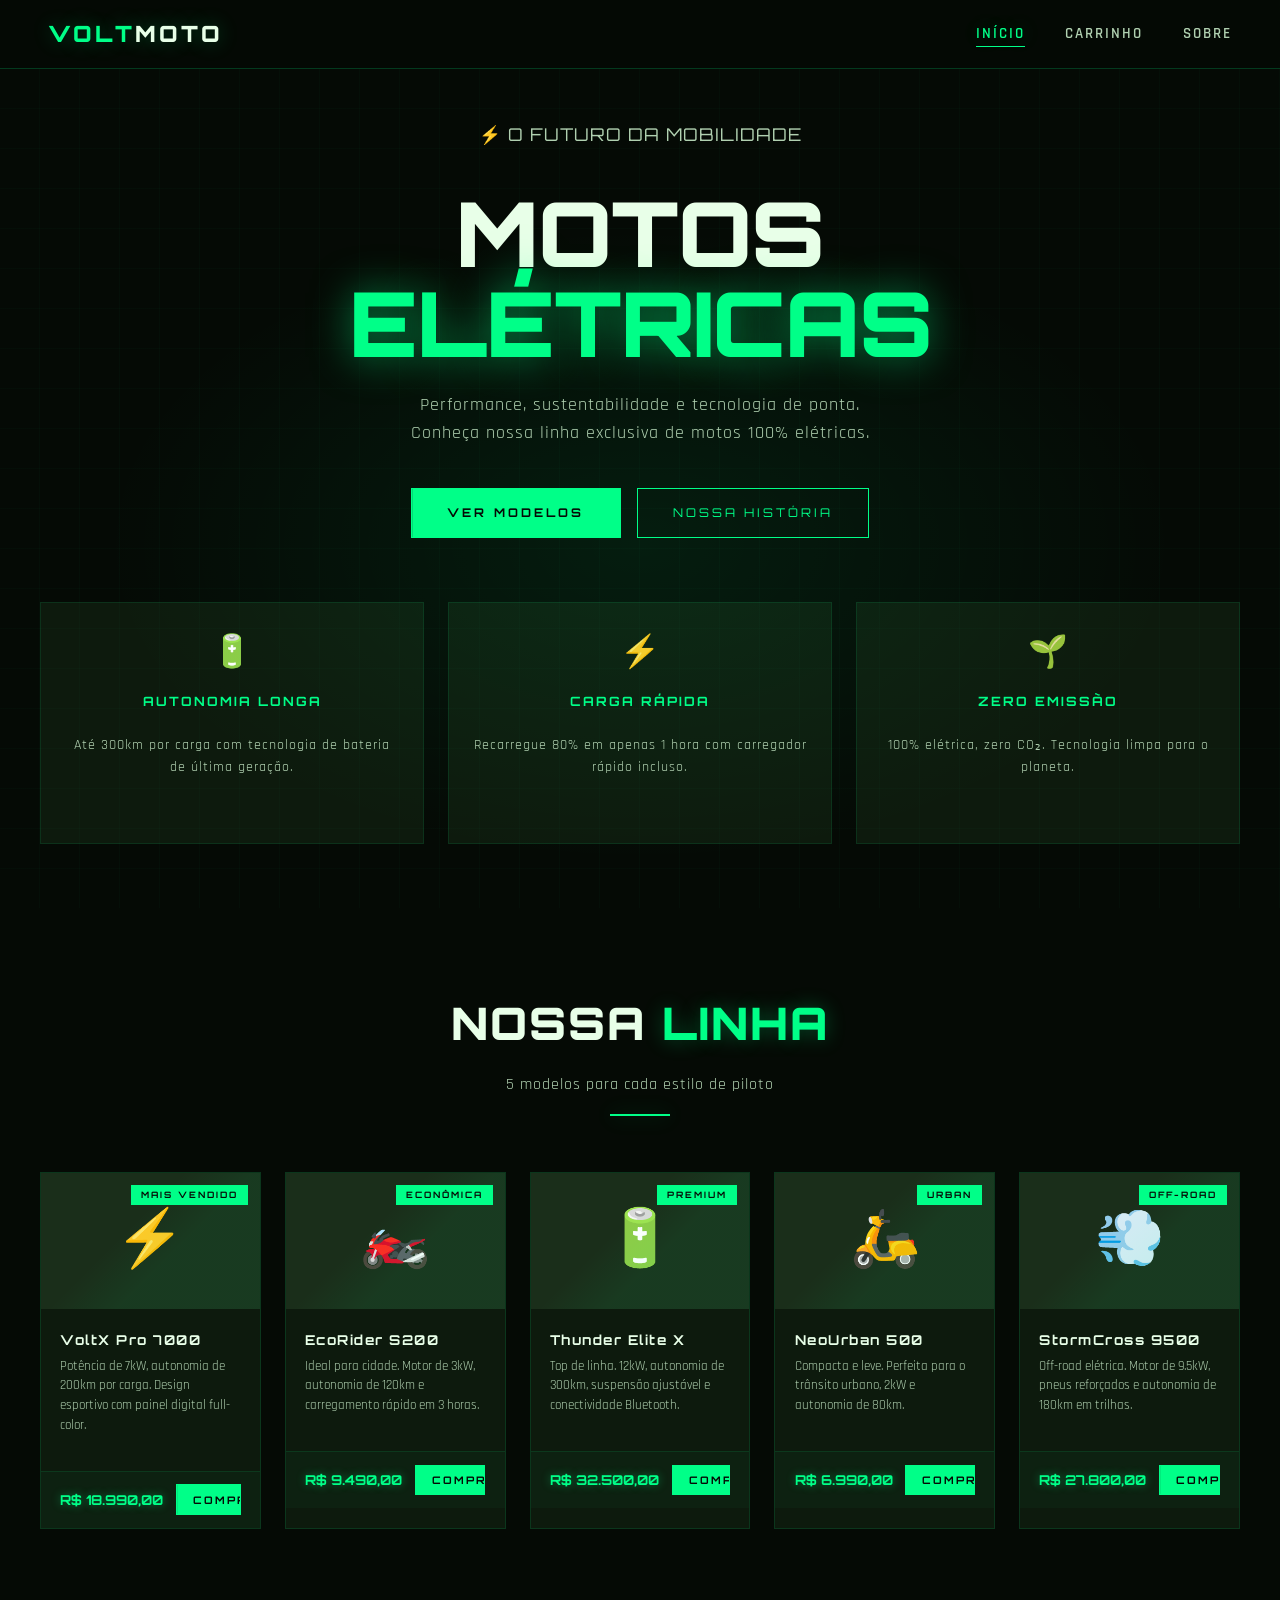
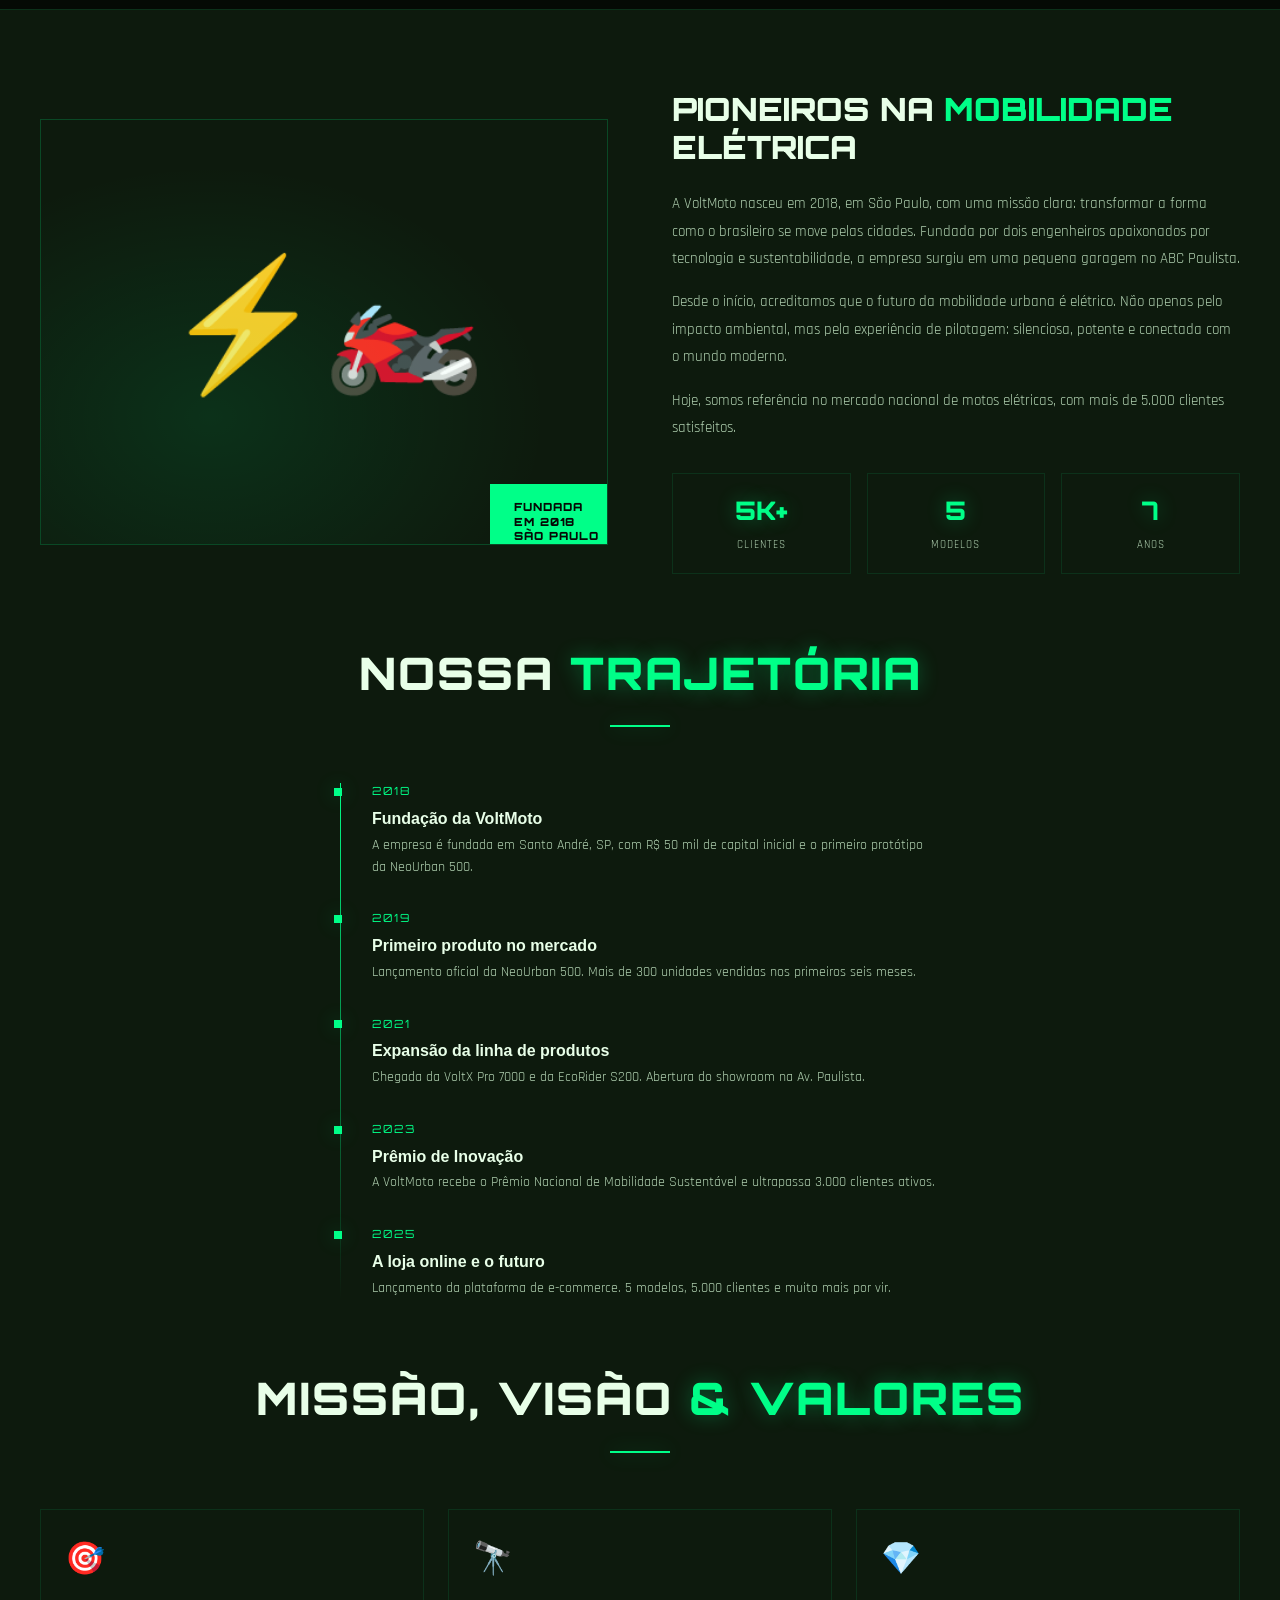
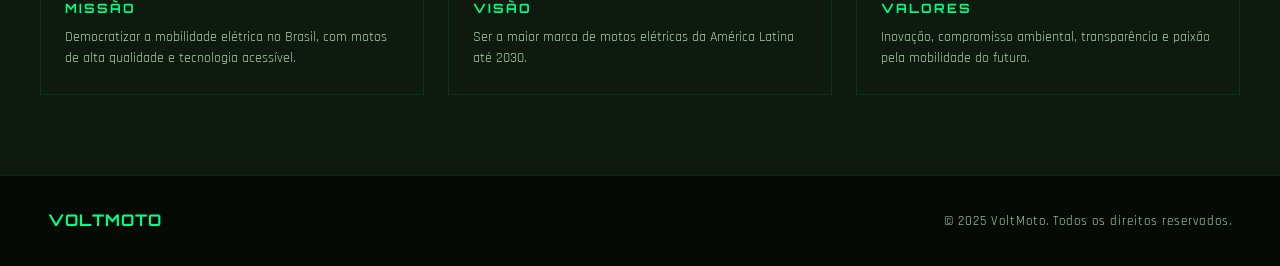
==== commit 8b5e5c5c: "fix:alterações e correções finais" ====
--- a/index.html
+++ b/index.html
@@ -14,7 +14,7 @@
     <ul class="nav-links">
       <li><a href="index.html" class="ativo">Início</a></li>
       <li><a href="pages/loja.html">Carrinho</a></li>
-      <li><a href="pages/sobre.html">Sobre</a></li>
+      <li><a href="#sobre">Sobre</a></li>
     </ul>
   </nav>
 
@@ -28,7 +28,7 @@
     <p>Performance, sustentabilidade e tecnologia de ponta. Conheça nossa linha exclusiva de motos 100% elétricas.</p>
     <div class="hero-buttons">
       <a href="#produtos" class="btn btn-solid">VER MODELOS</a>
-      <a href="pages/sobre.html" class="btn">NOSSA HISTÓRIA</a>
+      <a href="#sobre" class="btn">NOSSA HISTÓRIA</a>
     </div>
 
     <!-- FEATURES -->
@@ -66,12 +66,118 @@
     </div>
   </section>
 
+  <!-- SOBRE -->
+  <section id="sobre" style="background: var(--cinza-escuro); border-top: 1px solid rgba(0,255,136,0.1);">
+    <div class="container">
+      <div class="sobre-grid">
+
+        <!-- VISUAL -->
+        <div class="sobre-visual">
+          <div class="sobre-imagem-container">
+            ⚡🏍️
+            <div class="sobre-badge">
+              FUNDADA<br>EM 2018<br>SÃO PAULO
+            </div>
+          </div>
+        </div>
+
+        <!-- CONTEÚDO -->
+        <div class="sobre-conteudo">
+          <h2>PIONEIROS NA <span>MOBILIDADE</span> ELÉTRICA</h2>
+
+          <p>A VoltMoto nasceu em 2018, em São Paulo, com uma missão clara: transformar a forma como o brasileiro se move pelas cidades. Fundada por dois engenheiros apaixonados por tecnologia e sustentabilidade, a empresa surgiu em uma pequena garagem no ABC Paulista.</p>
+
+          <p>Desde o início, acreditamos que o futuro da mobilidade urbana é elétrico. Não apenas pelo impacto ambiental, mas pela experiência de pilotagem: silenciosa, potente e conectada com o mundo moderno.</p>
+
+          <p>Hoje, somos referência no mercado nacional de motos elétricas, com mais de 5.000 clientes satisfeitos.</p>
+
+          <div class="sobre-stats">
+            <div class="stat">
+              <span class="stat-num">5K+</span>
+              <span class="stat-label">Clientes</span>
+            </div>
+            <div class="stat">
+              <span class="stat-num">5</span>
+              <span class="stat-label">Modelos</span>
+            </div>
+            <div class="stat">
+              <span class="stat-num">7</span>
+              <span class="stat-label">Anos</span>
+            </div>
+          </div>
+        </div>
+
+      </div>
+
+      <!-- TIMELINE -->
+      <div style="max-width: 600px; margin: 4rem auto 0">
+        <div class="section-header">
+          <h2>NOSSA <span>TRAJETÓRIA</span></h2>
+          <div class="divider"></div>
+        </div>
+        <div class="timeline" style="margin-top: 2rem">
+          <div class="timeline-item">
+            <div class="timeline-ano">2018</div>
+            <div class="timeline-titulo">Fundação da VoltMoto</div>
+            <div class="timeline-texto">A empresa é fundada em Santo André, SP, com R$ 50 mil de capital inicial e o primeiro protótipo da NeoUrban 500.</div>
+          </div>
+          <div class="timeline-item">
+            <div class="timeline-ano">2019</div>
+            <div class="timeline-titulo">Primeiro produto no mercado</div>
+            <div class="timeline-texto">Lançamento oficial da NeoUrban 500. Mais de 300 unidades vendidas nos primeiros seis meses.</div>
+          </div>
+          <div class="timeline-item">
+            <div class="timeline-ano">2021</div>
+            <div class="timeline-titulo">Expansão da linha de produtos</div>
+            <div class="timeline-texto">Chegada da VoltX Pro 7000 e da EcoRider S200. Abertura do showroom na Av. Paulista.</div>
+          </div>
+          <div class="timeline-item">
+            <div class="timeline-ano">2023</div>
+            <div class="timeline-titulo">Prêmio de Inovação</div>
+            <div class="timeline-texto">A VoltMoto recebe o Prêmio Nacional de Mobilidade Sustentável e ultrapassa 3.000 clientes ativos.</div>
+          </div>
+          <div class="timeline-item">
+            <div class="timeline-ano">2025</div>
+            <div class="timeline-titulo">A loja online e o futuro</div>
+            <div class="timeline-texto">Lançamento da plataforma de e-commerce. 5 modelos, 5.000 clientes e muito mais por vir.</div>
+          </div>
+        </div>
+      </div>
+
+      <!-- MISSÃO / VISÃO / VALORES -->
+      <div style="margin-top: 4rem">
+        <div class="section-header">
+          <h2>MISSÃO, VISÃO <span>& VALORES</span></h2>
+          <div class="divider"></div>
+        </div>
+        <div class="features-row" style="margin-top: 2rem">
+          <div class="feature">
+            <div class="feature-icon">🎯</div>
+            <h3>MISSÃO</h3>
+            <p>Democratizar a mobilidade elétrica no Brasil, com motos de alta qualidade e tecnologia acessível.</p>
+          </div>
+          <div class="feature">
+            <div class="feature-icon">🔭</div>
+            <h3>VISÃO</h3>
+            <p>Ser a maior marca de motos elétricas da América Latina até 2030.</p>
+          </div>
+          <div class="feature">
+            <div class="feature-icon">💎</div>
+            <h3>VALORES</h3>
+            <p>Inovação, compromisso ambiental, transparência e paixão pela mobilidade do futuro.</p>
+          </div>
+        </div>
+      </div>
+
+    </div>
+  </section>
+
   <!-- FOOTER -->
   <footer>
     <span class="logo">VOLTMOTO</span>
     <span>© 2025 VoltMoto. Todos os direitos reservados.</span>
   </footer>
 
-  <script src="./src/js/script.js"></script>
+  <script src="src/js/script.js"></script>
 </body>
 </html>
--- a/src/css/style.css
+++ b/src/css/style.css
@@ -356,17 +356,22 @@
   display: flex;
   align-items: center;
   justify-content: space-between;
+  gap: 0.8rem;
   padding: 0.8rem 1.2rem;
   border-top: 1px solid rgba(0,255,136,0.1);
   background: rgba(0,255,136,0.03);
+  flex-wrap: nowrap;
+  overflow: visible;
 }
 
 .preco {
   font-family: 'Orbitron', sans-serif;
-  font-size: 1.05rem;
+  font-size: 0.85rem;
   font-weight: 700;
   color: var(--verde);
   text-shadow: 0 0 10px rgba(0,255,136,0.4);
+  white-space: nowrap;
+  flex-shrink: 0;
 }
 
 .btn-sm {
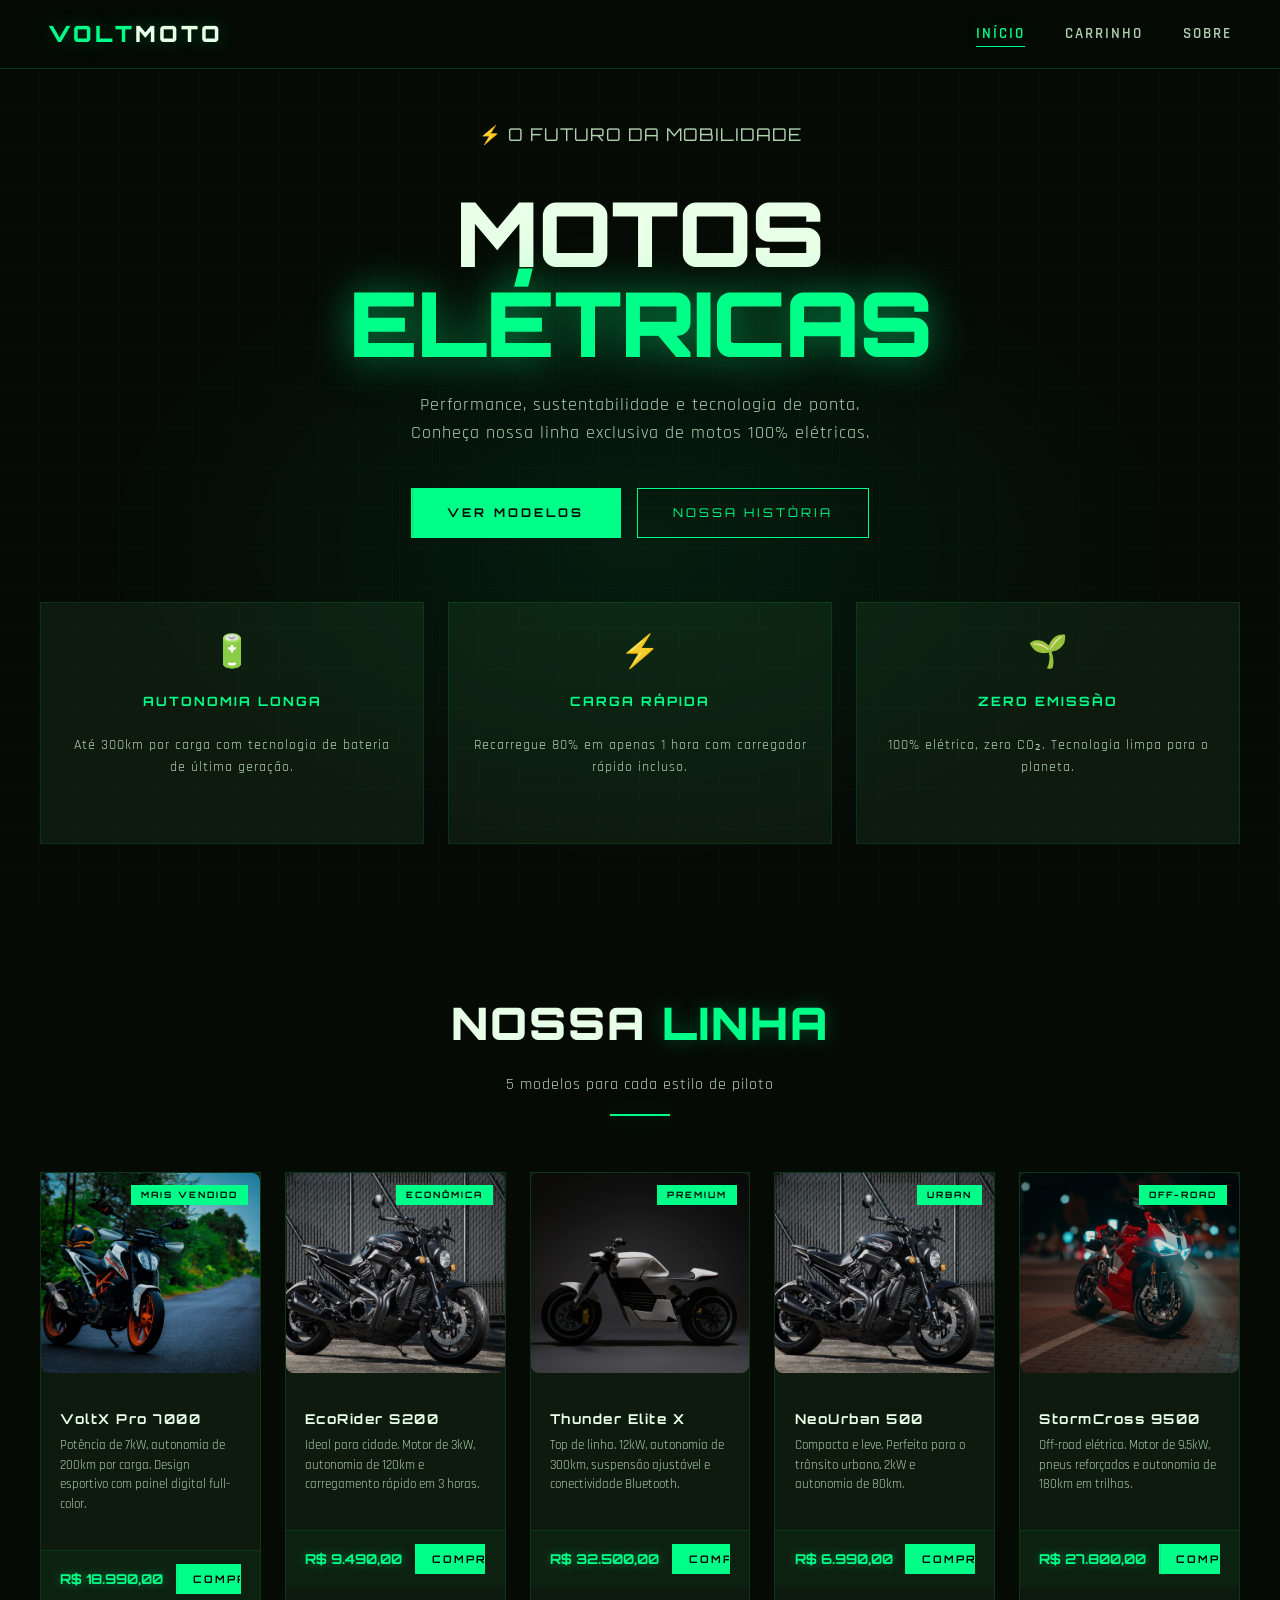
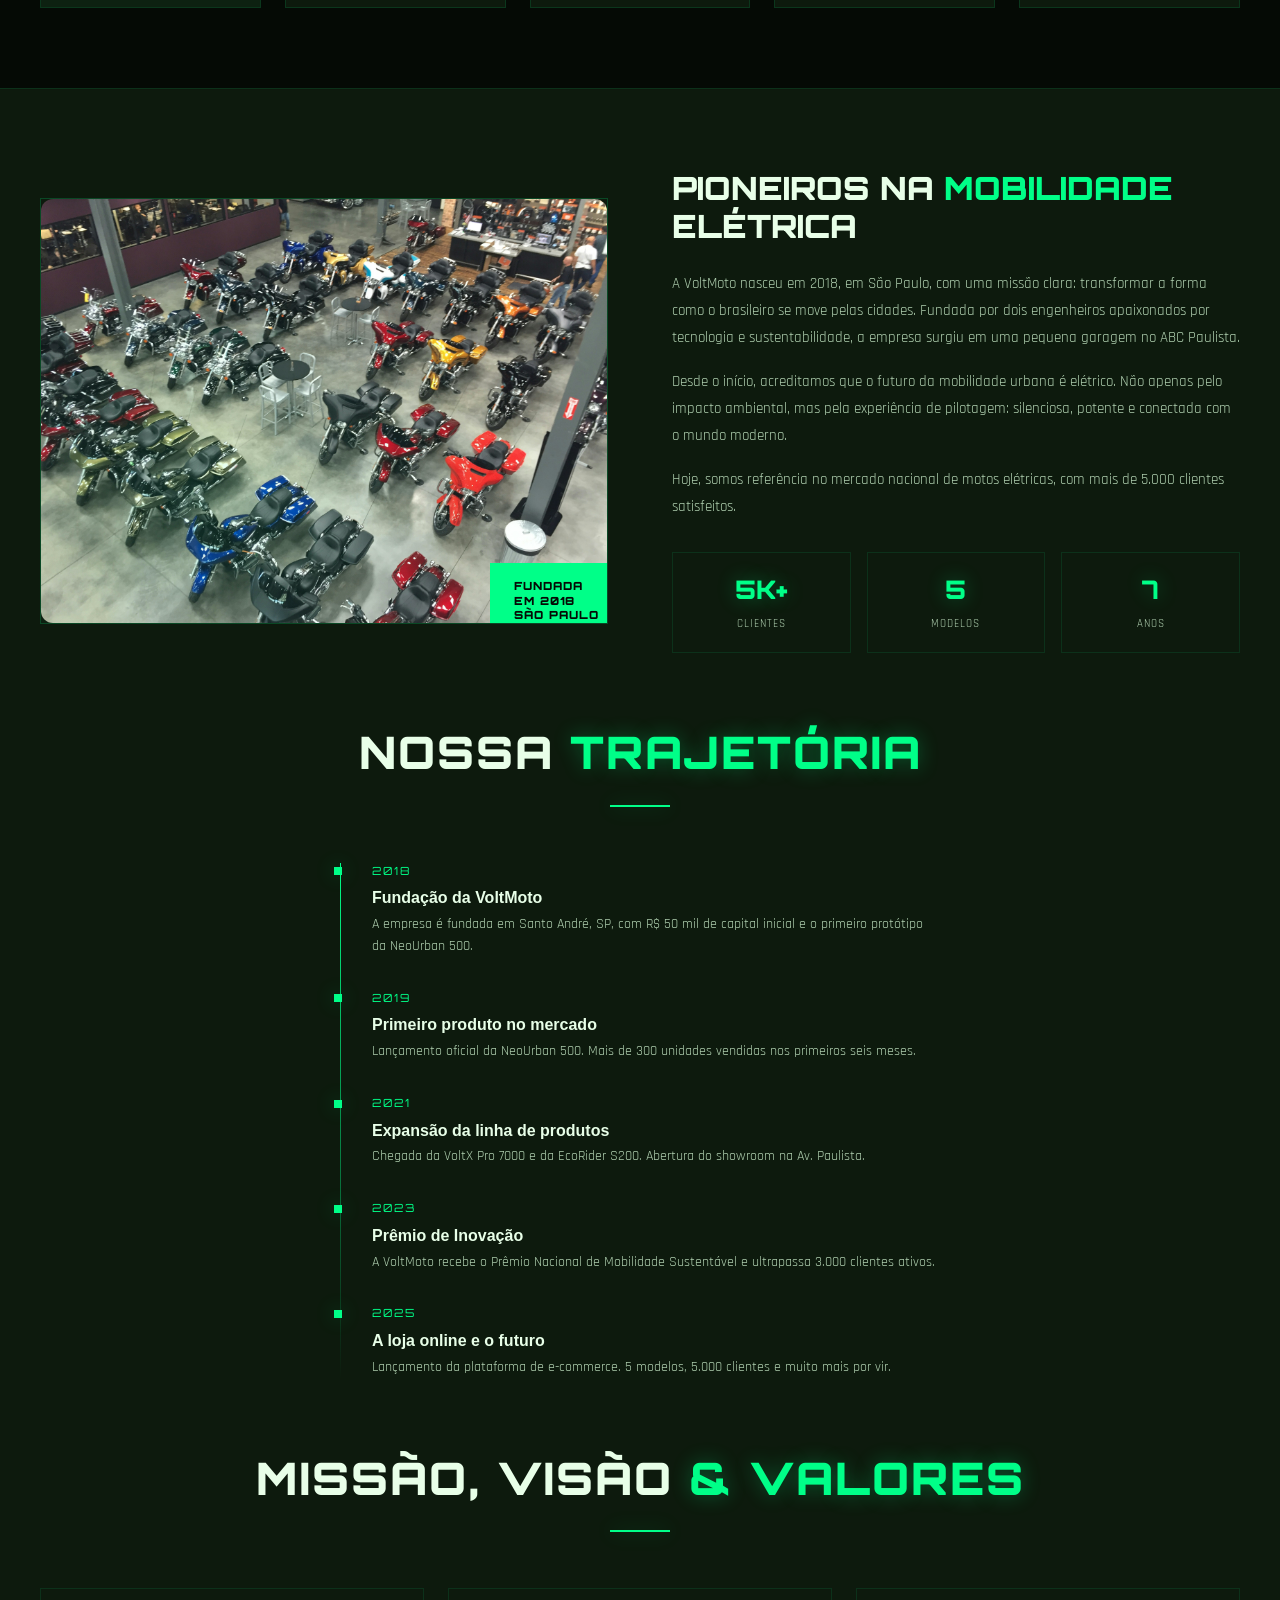
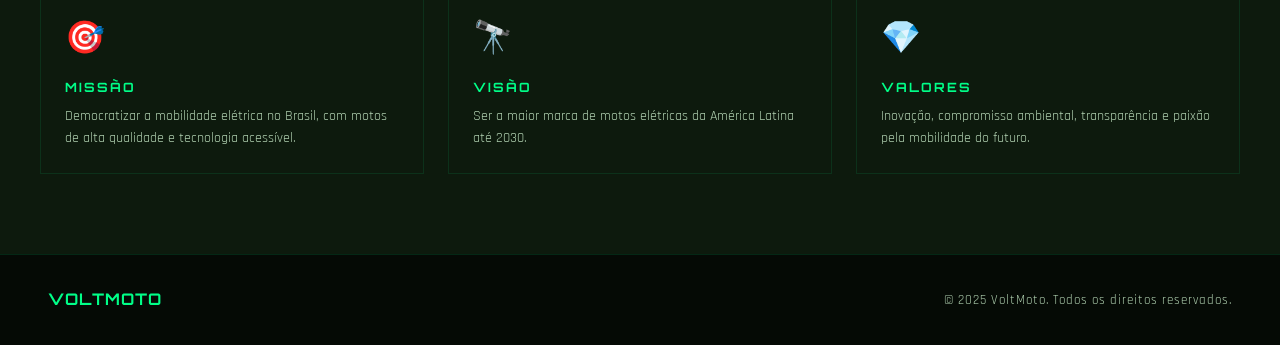
==== commit a12dad69: "feat:adicionado imagens para os cards" ====
--- a/index.html
+++ b/index.html
@@ -72,14 +72,18 @@
       <div class="sobre-grid">
 
         <!-- VISUAL -->
-        <div class="sobre-visual">
-          <div class="sobre-imagem-container">
-            ⚡🏍️
-            <div class="sobre-badge">
-              FUNDADA<br>EM 2018<br>SÃO PAULO
-            </div>
-          </div>
-        </div>
+<div class="sobre-visual">
+  <div class="sobre-imagem-container">
+    <img
+      src="./src/assets/img/richard-r-m9Fv1aWVATY-unsplash.jpg"
+      alt="Showroom VoltMoto"
+      style="width:100%; height:100%; object-fit:cover; border-radius:12px;"
+    />
+    <div class="sobre-badge">
+      FUNDADA<br>EM 2018<br>SÃO PAULO
+    </div>
+  </div>
+</div>
 
         <!-- CONTEÚDO -->
         <div class="sobre-conteudo">
--- a/src/css/style.css
+++ b/src/css/style.css
@@ -844,4 +844,24 @@
   color: var(--verde);
   margin-bottom: 0.5rem;
 }
-.feature p { font-size: 0.85rem; color: var(--branco-suave); }+.feature p { font-size: 0.85rem; color: var(--branco-suave); }
+
+/* Imagem do card */
+.card-img-wrapper {
+  width: 100%;
+  height: 200px;
+  overflow: hidden;
+  border-radius: 8px;
+  margin-bottom: 1rem;
+}
+
+.card-img {
+  width: 100%;
+  height: 100%;
+  object-fit: cover;
+  transition: transform 0.4s ease;
+}
+
+.card:hover .card-img {
+  transform: scale(1.05);
+}
